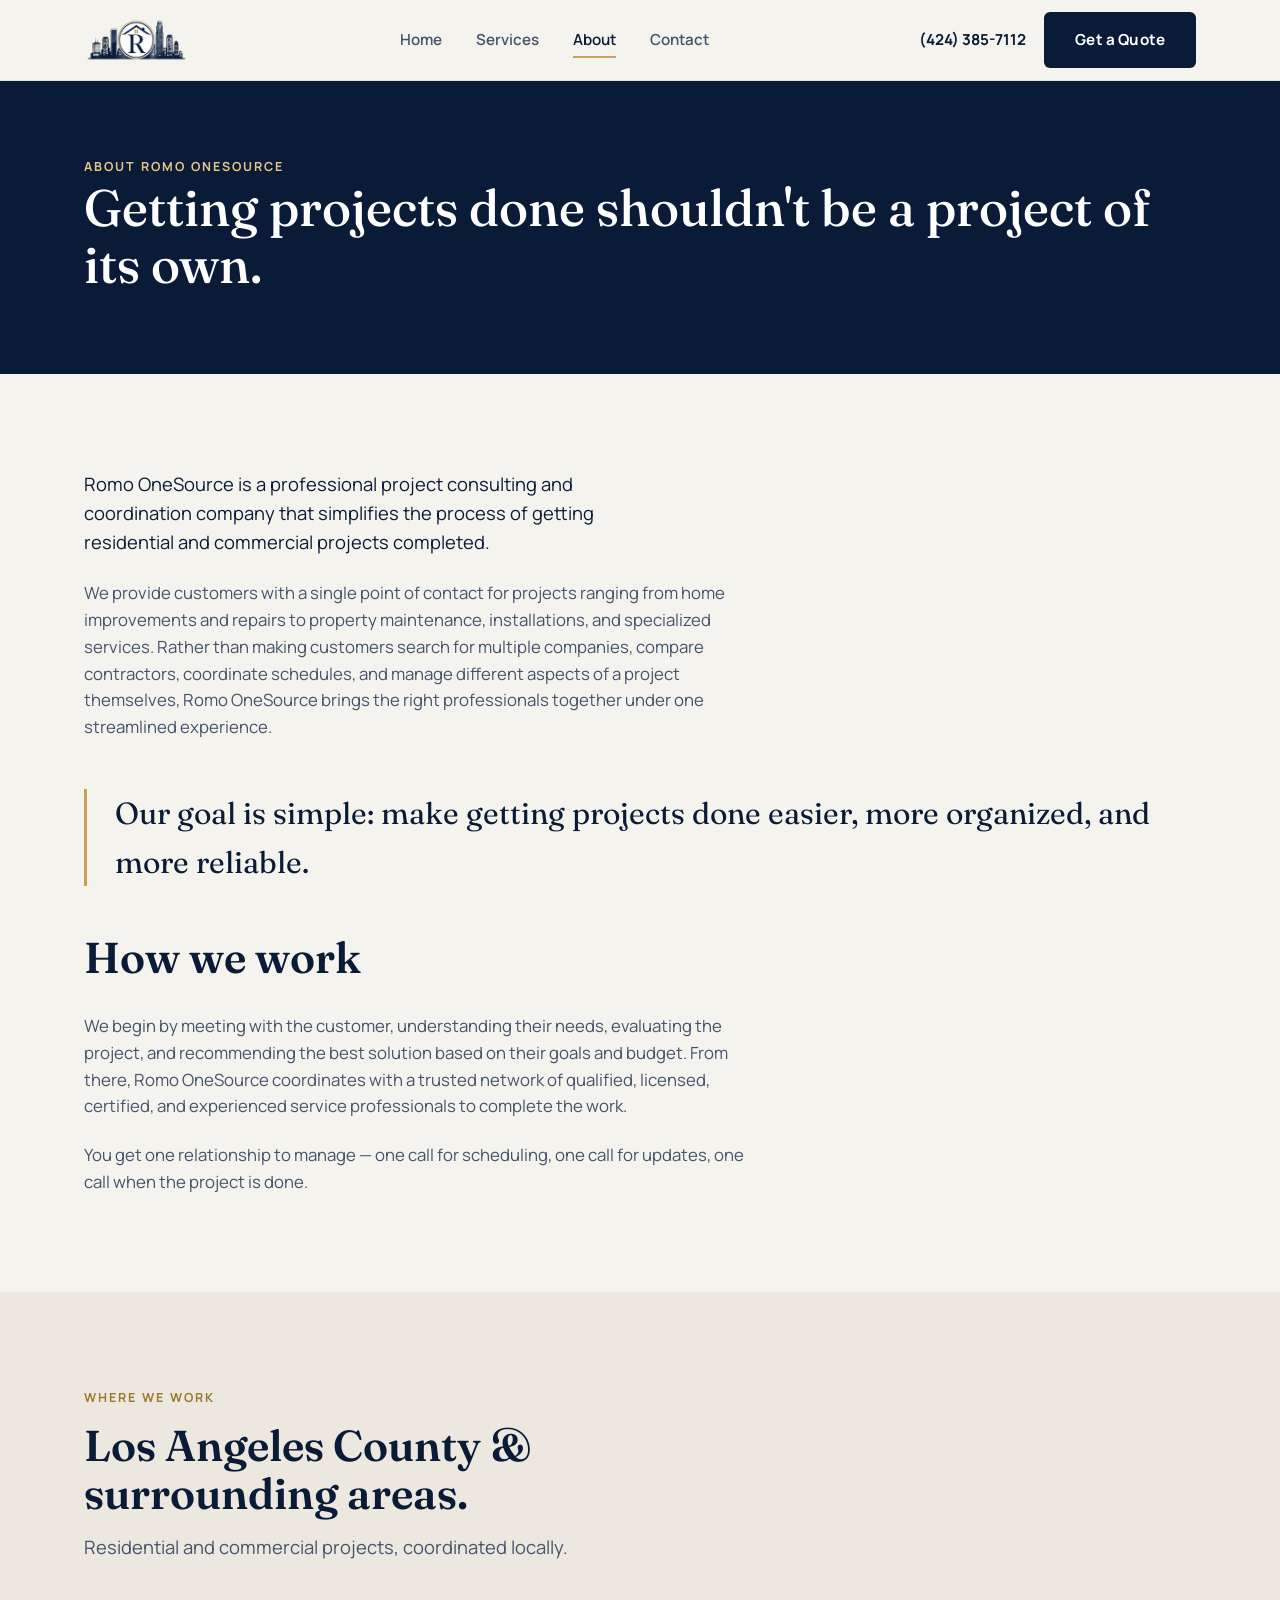
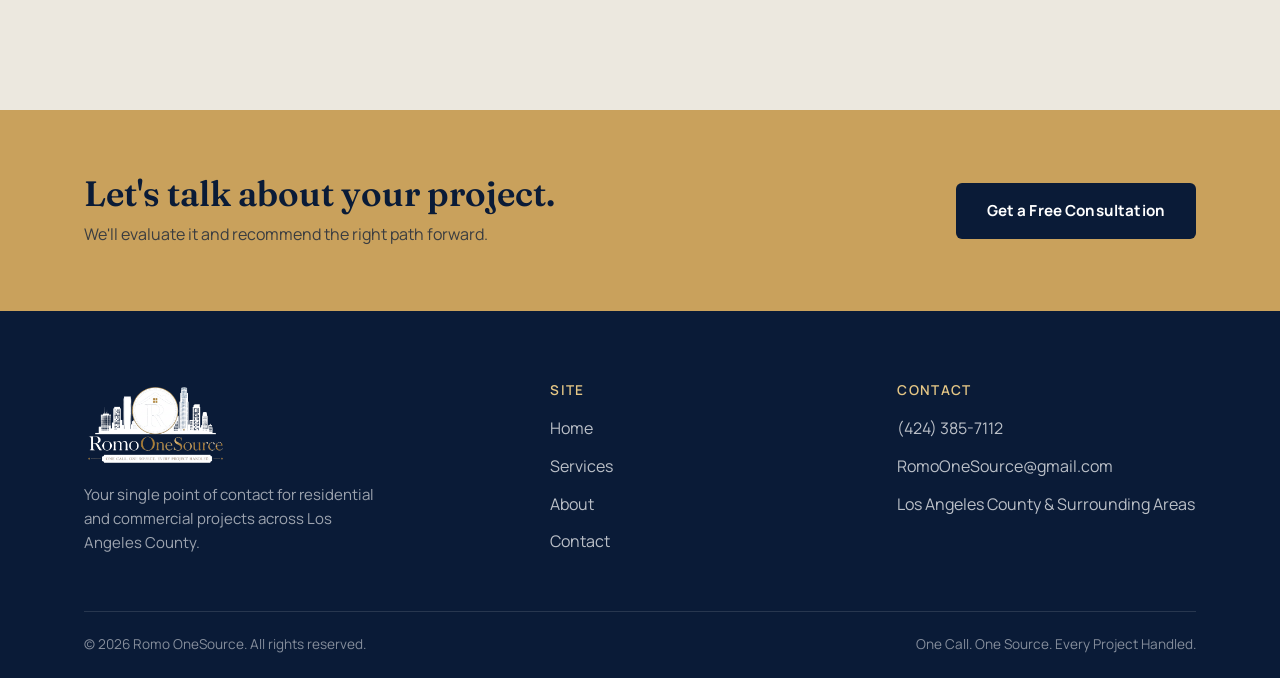
==== about.html @ 8e650e98 "Initial site upload, Initial site upload," ====
<!DOCTYPE html>
<html lang="en">
<head>
<meta charset="UTF-8">
<meta name="viewport" content="width=device-width, initial-scale=1.0">
<title>About | Romo OneSource</title>
<meta name="description" content="Romo OneSource simplifies residential and commercial projects with a single point of contact and a trusted network of licensed professionals.">
<link rel="icon" href="assets/logo.png">
<link rel="preconnect" href="https://fonts.googleapis.com">
<link rel="preconnect" href="https://fonts.gstatic.com" crossorigin>
<link href="https://fonts.googleapis.com/css2?family=Fraunces:opsz,wght@9..144,400;9..144,500;9..144,600&family=Manrope:wght@400;500;600;700;800&display=swap" rel="stylesheet">
<link rel="stylesheet" href="css/style.css">
</head>
<body>

<header class="site-header">
  <div class="container">
    <a href="index.html" class="brand" aria-label="Romo OneSource home">
      <img src="assets/logo-icon.png" alt="Romo OneSource">
    </a>
    <nav>
      <ul class="nav-links" id="navLinks">
        <li><a href="index.html">Home</a></li>
        <li><a href="services.html">Services</a></li>
        <li><a href="about.html" aria-current="page">About</a></li>
        <li><a href="contact.html">Contact</a></li>
      </ul>
    </nav>
    <div class="header-actions">
      <a class="header-phone" href="tel:14243857112">(424) 385-7112</a>
      <a class="btn btn-ink" href="contact.html">Get a Quote</a>
      <button class="nav-toggle" id="navToggle" aria-label="Toggle menu" aria-expanded="false" aria-controls="navLinks">
        <span></span><span></span><span></span>
      </button>
    </div>
  </div>
</header>

<section class="page-hero">
  <div class="container">
    <span class="eyebrow on-dark">About Romo OneSource</span>
    <h1>Getting projects done shouldn't be a project of its own.</h1>
  </div>
</section>

<section class="section">
  <div class="container">
    <div class="about-block">
      <p class="lede" style="font-size: 1.15rem; color: var(--ink);">Romo OneSource is a professional project consulting and coordination company that simplifies the process of getting residential and commercial projects completed.</p>
      <p>We provide customers with a single point of contact for projects ranging from home improvements and repairs to property maintenance, installations, and specialized services. Rather than making customers search for multiple companies, compare contractors, coordinate schedules, and manage different aspects of a project themselves, Romo OneSource brings the right professionals together under one streamlined experience.</p>
    </div>

    <blockquote class="pull-quote">
      Our goal is simple: make getting projects done easier, more organized, and more reliable.
    </blockquote>

    <div class="about-block">
      <h2 style="margin-bottom: 8px;">How we work</h2>
      <p>We begin by meeting with the customer, understanding their needs, evaluating the project, and recommending the best solution based on their goals and budget. From there, Romo OneSource coordinates with a trusted network of qualified, licensed, certified, and experienced service professionals to complete the work.</p>
      <p>You get one relationship to manage — one call for scheduling, one call for updates, one call when the project is done.</p>
    </div>
  </div>
</section>

<section class="section section-alt">
  <div class="container">
    <div class="section-head">
      <span class="eyebrow">Where We Work</span>
      <h2>Los Angeles County &amp; surrounding areas.</h2>
      <p class="lede">Residential and commercial projects, coordinated locally.</p>
    </div>
  </div>
</section>

<section class="cta-band">
  <div class="container cta-band-inner">
    <div>
      <h2>Let's talk about your project.</h2>
      <p>We'll evaluate it and recommend the right path forward.</p>
    </div>
    <a class="btn btn-ink" href="contact.html">Get a Free Consultation</a>
  </div>
</section>

<footer class="site-footer">
  <div class="container">
    <div class="footer-grid">
      <div class="footer-brand">
        <img src="assets/logo-light.png" alt="Romo OneSource">
        <p>Your single point of contact for residential and commercial projects across Los Angeles County.</p>
      </div>
      <div class="footer-col">
        <h3>Site</h3>
        <ul>
          <li><a href="index.html">Home</a></li>
          <li><a href="services.html">Services</a></li>
          <li><a href="about.html">About</a></li>
          <li><a href="contact.html">Contact</a></li>
        </ul>
      </div>
      <div class="footer-col">
        <h3>Contact</h3>
        <ul>
          <li><a href="tel:14243857112">(424) 385-7112</a></li>
          <li><a href="mailto:RomoOneSource@gmail.com">RomoOneSource@gmail.com</a></li>
          <li>Los Angeles County &amp; Surrounding Areas</li>
        </ul>
      </div>
    </div>
    <div class="footer-bottom">
      <span>© <span id="year"></span> Romo OneSource. All rights reserved.</span>
      <span>One Call. One Source. Every Project Handled.</span>
    </div>
  </div>
</footer>

<script src="js/main.js"></script>
</body>
</html>
---- css/style.css ----
/* ==========================================================================
   Romo OneSource — Design Tokens
   ========================================================================== */
:root {
  --ink: #0A1B37;
  --ink-2: #122A4C;
  --ink-soft: #45536B;
  --paper: #F5F3EE;
  --paper-2: #ECE8DF;
  --white: #FFFFFF;
  --brass: #C9A15C;
  --brass-light: #E4C685;
  --brass-deep: #9C7830;

  --font-display: "Fraunces", "Georgia", serif;
  --font-body: "Manrope", -apple-system, BlinkMacSystemFont, "Segoe UI", sans-serif;

  --container: 1160px;
  --radius: 6px;
  --shadow: 0 10px 30px rgba(10, 27, 55, 0.10);
}

* { box-sizing: border-box; }
html { scroll-behavior: smooth; }

@media (prefers-reduced-motion: reduce) {
  html { scroll-behavior: auto; }
  * { animation-duration: 0.01ms !important; animation-iteration-count: 1 !important; transition-duration: 0.01ms !important; }
}

body {
  margin: 0;
  font-family: var(--font-body);
  color: var(--ink);
  background: var(--paper);
  line-height: 1.6;
  -webkit-font-smoothing: antialiased;
}

img { max-width: 100%; display: block; }

a { color: inherit; text-decoration: none; }

:focus-visible {
  outline: 2px solid var(--brass);
  outline-offset: 3px;
}

.container {
  max-width: var(--container);
  margin: 0 auto;
  padding: 0 24px;
}

.eyebrow {
  font-family: var(--font-body);
  font-weight: 700;
  font-size: 12.5px;
  letter-spacing: 0.16em;
  text-transform: uppercase;
  color: var(--brass-deep);
}

.eyebrow.on-dark { color: var(--brass-light); }

h1, h2, h3 {
  font-family: var(--font-display);
  font-weight: 600;
  line-height: 1.12;
  margin: 0;
  color: var(--ink);
}

h1 { font-size: clamp(2.4rem, 5vw, 4rem); font-weight: 500; }
h2 { font-size: clamp(1.9rem, 3.4vw, 2.7rem); }
h3 { font-size: 1.3rem; }

p { margin: 0; }

.lede {
  font-size: 1.15rem;
  color: var(--ink-soft);
  max-width: 54ch;
}

/* ---- Buttons ---- */
.btn {
  display: inline-flex;
  align-items: center;
  justify-content: center;
  gap: 8px;
  padding: 15px 30px;
  border-radius: var(--radius);
  font-family: var(--font-body);
  font-weight: 700;
  font-size: 0.95rem;
  letter-spacing: 0.01em;
  cursor: pointer;
  border: 1px solid transparent;
  transition: transform 0.15s ease, background 0.2s ease, border-color 0.2s ease, color 0.2s ease;
}
.btn:hover { transform: translateY(-1px); }

.btn-brass {
  background: var(--brass);
  color: var(--ink);
}
.btn-brass:hover { background: var(--brass-light); }

.btn-outline-dark {
  background: transparent;
  color: var(--white);
  border-color: rgba(255,255,255,0.4);
}
.btn-outline-dark:hover { border-color: var(--brass-light); color: var(--brass-light); }

.btn-outline-light {
  background: transparent;
  color: var(--ink);
  border-color: rgba(10,27,55,0.25);
}
.btn-outline-light:hover { border-color: var(--ink); }

.btn-ink {
  background: var(--ink);
  color: var(--white);
}
.btn-ink:hover { background: var(--ink-2); }

/* ==========================================================================
   Header
   ========================================================================== */
.site-header {
  position: sticky;
  top: 0;
  z-index: 100;
  background: rgba(245, 243, 238, 0.92);
  backdrop-filter: blur(10px);
  border-bottom: 1px solid rgba(10,27,55,0.08);
}

.site-header .container {
  display: flex;
  align-items: center;
  justify-content: space-between;
  padding-top: 12px;
  padding-bottom: 12px;
}

.brand {
  display: flex;
  align-items: center;
  gap: 12px;
}
.brand img { height: 46px; width: auto; }

.nav-links {
  display: flex;
  align-items: center;
  gap: 34px;
  list-style: none;
  margin: 0;
  padding: 0;
}

.nav-links a {
  font-weight: 600;
  font-size: 0.95rem;
  color: var(--ink-soft);
  position: relative;
  padding: 4px 0;
}
.nav-links a:hover,
.nav-links a[aria-current="page"] { color: var(--ink); }
.nav-links a[aria-current="page"]::after {
  content: "";
  position: absolute;
  left: 0; right: 0; bottom: -4px;
  height: 2px;
  background: var(--brass);
}

.header-actions { display: flex; align-items: center; gap: 18px; }
.header-phone { font-weight: 700; font-size: 0.95rem; white-space: nowrap; }

.nav-toggle {
  display: none;
  background: none;
  border: none;
  cursor: pointer;
  padding: 6px;
}
.nav-toggle span {
  display: block;
  width: 24px;
  height: 2px;
  background: var(--ink);
  margin: 5px 0;
  transition: transform 0.2s ease, opacity 0.2s ease;
}

@media (max-width: 860px) {
  .nav-links { position: fixed; inset: 68px 0 0 0; background: var(--paper); flex-direction: column; justify-content: flex-start; padding: 36px 24px; gap: 26px; transform: translateY(-8px); opacity: 0; pointer-events: none; transition: opacity 0.2s ease, transform 0.2s ease; }
  .nav-links.open { opacity: 1; transform: translateY(0); pointer-events: auto; }
  .nav-links a { font-size: 1.2rem; }
  .header-phone { display: none; }
  .nav-toggle { display: block; }
}

/* ==========================================================================
   Skyline signature graphic
   ========================================================================== */
.skyline-divider {
  display: block;
  width: 100%;
  height: auto;
}

/* ==========================================================================
   Hero
   ========================================================================== */
.hero {
  background: var(--ink);
  background-image: radial-gradient(ellipse at 20% -10%, rgba(201,161,92,0.14), transparent 55%);
  color: var(--white);
  position: relative;
  overflow: hidden;
}

.hero-inner {
  padding: 96px 0 0;
  display: grid;
  gap: 22px;
  max-width: 720px;
}

.hero h1 { color: var(--white); }

.hero .lede { color: rgba(255,255,255,0.78); font-size: 1.2rem; }

.hero-actions {
  display: flex;
  gap: 16px;
  flex-wrap: wrap;
  margin-top: 8px;
}

.hero-skyline {
  margin-top: 64px;
  color: var(--ink-2);
}
.hero-skyline .building { fill: var(--ink-2); }
.hero-skyline .building-accent { fill: var(--brass); }
.hero-skyline .window { fill: var(--brass-light); opacity: 0.55; }

/* ==========================================================================
   Section scaffolding
   ========================================================================== */
.section { padding: 96px 0; }
.section-tight { padding: 72px 0; }
.section-head { max-width: 620px; margin-bottom: 52px; display: grid; gap: 14px; }
.section-head.center { margin-left: auto; margin-right: auto; text-align: center; }

.section-alt { background: var(--paper-2); }
.section-dark { background: var(--ink); color: var(--white); }
.section-dark h2, .section-dark h3 { color: var(--white); }
.section-dark .lede { color: rgba(255,255,255,0.75); }

/* ==========================================================================
   Process (How it works)
   ========================================================================== */
.process {
  display: grid;
  grid-template-columns: repeat(3, 1fr);
  gap: 40px;
  position: relative;
}

.process-step { position: relative; padding-top: 8px; }
.process-tag {
  font-family: var(--font-display);
  font-size: 1rem;
  color: var(--brass-deep);
  letter-spacing: 0.04em;
  margin-bottom: 18px;
  display: block;
}
.process-step h3 { margin-bottom: 10px; }
.process-step p { color: var(--ink-soft); }

@media (max-width: 780px) {
  .process { grid-template-columns: 1fr; gap: 44px; }
}

/* ==========================================================================
   Services grid
   ========================================================================== */
.services-grid {
  display: grid;
  grid-template-columns: repeat(2, 1fr);
  gap: 24px;
}

.service-card {
  background: var(--white);
  border: 1px solid rgba(10,27,55,0.08);
  border-radius: var(--radius);
  padding: 34px;
  transition: box-shadow 0.2s ease, transform 0.2s ease;
}
.service-card:hover { box-shadow: var(--shadow); transform: translateY(-2px); }

.service-icon {
  width: 40px;
  height: 40px;
  margin-bottom: 22px;
  color: var(--brass-deep);
  stroke-width: 1.6;
}

.service-card h3 { margin-bottom: 10px; }
.service-card p { color: var(--ink-soft); font-size: 0.98rem; }
.service-card ul { margin: 16px 0 0; padding-left: 18px; color: var(--ink-soft); font-size: 0.94rem; display: grid; gap: 6px; }

@media (max-width: 780px) {
  .services-grid { grid-template-columns: 1fr; }
}

/* ==========================================================================
   Split / value props
   ========================================================================== */
.split {
  display: grid;
  grid-template-columns: 1fr 1fr;
  gap: 64px;
  align-items: start;
}

.value-list { list-style: none; margin: 0; padding: 0; display: grid; gap: 26px; }
.value-list li { display: grid; grid-template-columns: 22px 1fr; gap: 16px; }
.value-list .mark { color: var(--brass); font-family: var(--font-display); font-size: 1.3rem; line-height: 1.4; }
.value-list h3 { font-size: 1.08rem; margin-bottom: 4px; }
.value-list p { color: var(--ink-soft); font-size: 0.96rem; }

@media (max-width: 860px) {
  .split { grid-template-columns: 1fr; gap: 40px; }
}

/* ==========================================================================
   CTA band
   ========================================================================== */
.cta-band {
  background: var(--brass);
  color: var(--ink);
  padding: 64px 0;
}
.cta-band-inner {
  display: flex;
  align-items: center;
  justify-content: space-between;
  gap: 24px;
  flex-wrap: wrap;
}
.cta-band h2 { color: var(--ink); font-size: clamp(1.6rem, 3vw, 2.2rem); }
.cta-band p { color: rgba(10,27,55,0.75); margin-top: 8px; }

/* ==========================================================================
   Footer
   ========================================================================== */
.site-footer {
  background: var(--ink);
  color: rgba(255,255,255,0.72);
  padding: 72px 0 0;
  position: relative;
  overflow: hidden;
}

.footer-grid {
  display: grid;
  grid-template-columns: 1.4fr 1fr 1fr;
  gap: 48px;
  padding-bottom: 56px;
}

.footer-brand img { height: 84px; width: auto; margin-bottom: 16px; }
.footer-brand p { max-width: 34ch; color: rgba(255,255,255,0.6); font-size: 0.94rem; }

.footer-col h3 {
  font-family: var(--font-body);
  font-size: 0.85rem;
  letter-spacing: 0.1em;
  text-transform: uppercase;
  color: var(--brass-light);
  margin-bottom: 18px;
}
.footer-col ul { list-style: none; margin: 0; padding: 0; display: grid; gap: 12px; }
.footer-col a:hover { color: var(--white); }

.footer-bottom {
  border-top: 1px solid rgba(255,255,255,0.12);
  padding: 22px 0;
  display: flex;
  justify-content: space-between;
  flex-wrap: wrap;
  gap: 10px;
  font-size: 0.85rem;
  color: rgba(255,255,255,0.5);
}

.footer-skyline { opacity: 0.35; margin-top: 8px; }

@media (max-width: 780px) {
  .footer-grid { grid-template-columns: 1fr; gap: 36px; }
}

/* ==========================================================================
   Page hero (interior pages)
   ========================================================================== */
.page-hero {
  background: var(--ink);
  color: var(--white);
  padding: 72px 0 80px;
}
.page-hero h1 { color: var(--white); font-size: clamp(2.1rem, 4vw, 3.2rem); }
.page-hero .lede { color: rgba(255,255,255,0.75); margin-top: 16px; }

/* ==========================================================================
   Contact page
   ========================================================================== */
.contact-layout {
  display: grid;
  grid-template-columns: 1fr 1fr;
  gap: 56px;
  align-items: start;
}

.contact-info { display: grid; gap: 32px; }
.contact-info-item { display: grid; gap: 4px; }
.contact-info-item .label {
  font-size: 0.8rem;
  letter-spacing: 0.1em;
  text-transform: uppercase;
  color: var(--brass-deep);
  font-weight: 700;
}
.contact-info-item .value { font-size: 1.15rem; font-weight: 600; }
.contact-info-item .value a:hover { color: var(--brass-deep); }

form.contact-form { display: grid; gap: 18px; background: var(--white); padding: 36px; border-radius: var(--radius); border: 1px solid rgba(10,27,55,0.08); }
.form-row { display: grid; grid-template-columns: 1fr 1fr; gap: 18px; }
.field { display: grid; gap: 6px; }
.field label { font-size: 0.85rem; font-weight: 700; color: var(--ink); }
.field input, .field select, .field textarea {
  font-family: var(--font-body);
  font-size: 0.96rem;
  padding: 12px 14px;
  border: 1px solid rgba(10,27,55,0.18);
  border-radius: 4px;
  background: var(--paper);
  color: var(--ink);
}
.field input:focus, .field select:focus, .field textarea:focus {
  outline: none;
  border-color: var(--brass-deep);
  background: var(--white);
}
.field textarea { resize: vertical; min-height: 120px; }
.form-note { font-size: 0.82rem; color: var(--ink-soft); }

@media (max-width: 860px) {
  .contact-layout { grid-template-columns: 1fr; }
  .form-row { grid-template-columns: 1fr; }
}

/* ==========================================================================
   About page
   ========================================================================== */
.about-block { display: grid; gap: 22px; max-width: 68ch; }
.about-block p { color: var(--ink-soft); font-size: 1.05rem; }
.about-block + .about-block { margin-top: 36px; }

.pull-quote {
  font-family: var(--font-display);
  font-size: clamp(1.4rem, 2.4vw, 1.9rem);
  color: var(--ink);
  border-left: 3px solid var(--brass);
  padding-left: 28px;
  margin: 48px 0;
  max-width: 60ch;
}

/* Utility */
.mt-0 { margin-top: 0; }
.stack { display: grid; gap: 18px; }
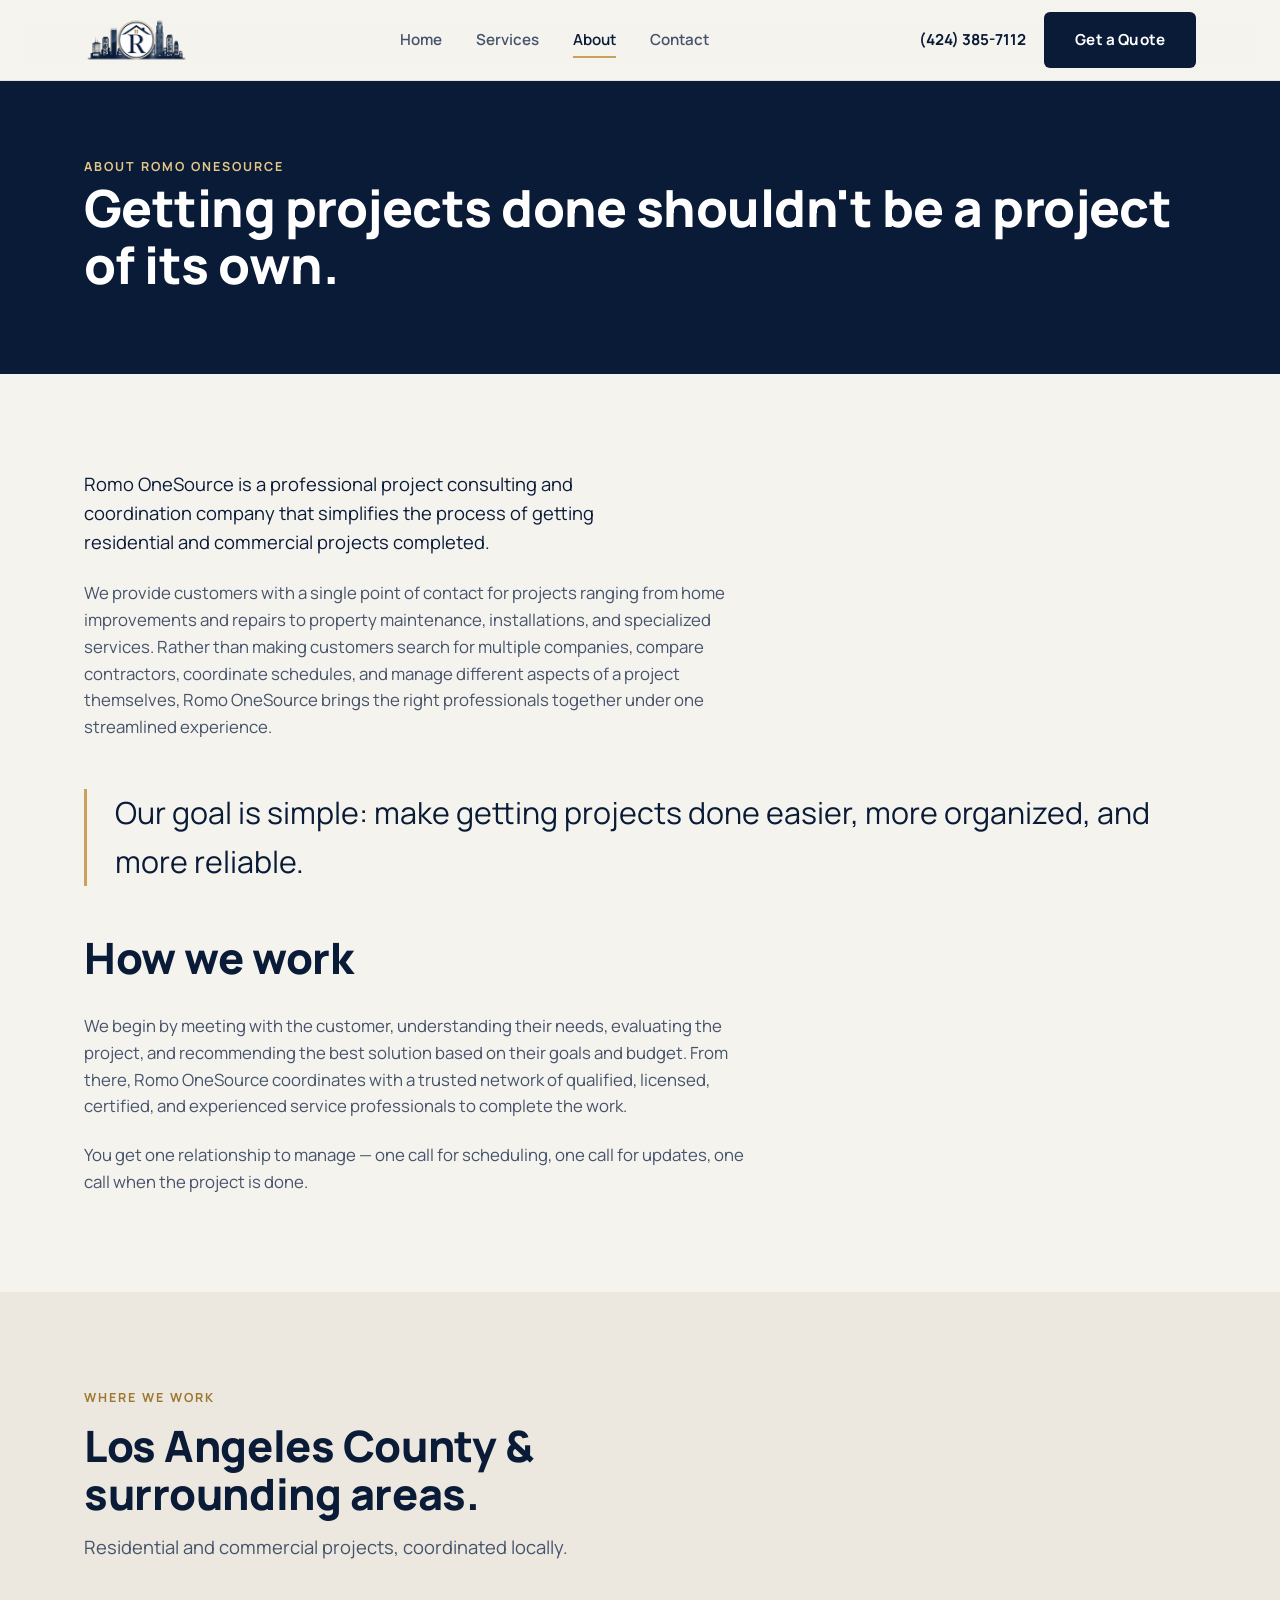
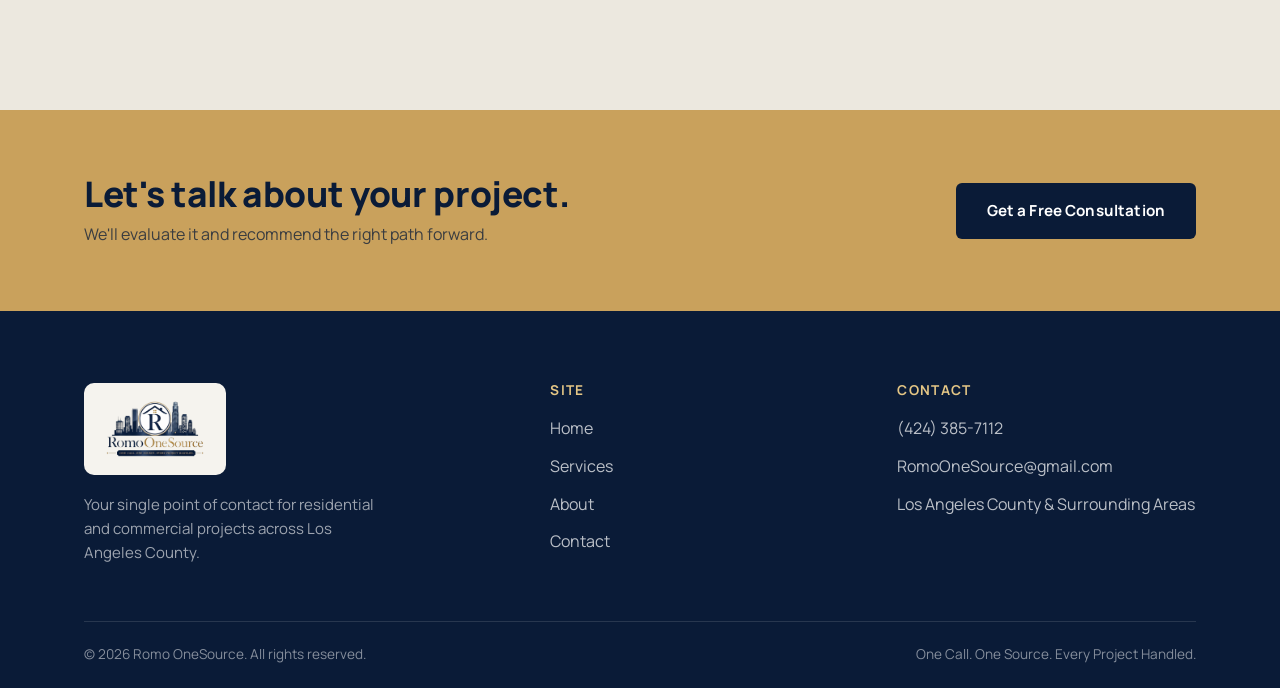
==== commit 1598cc16: "Update about.html FONT" ====
--- a/about.html
+++ b/about.html
@@ -8,7 +8,7 @@
 <link rel="icon" href="assets/logo.png">
 <link rel="preconnect" href="https://fonts.googleapis.com">
 <link rel="preconnect" href="https://fonts.gstatic.com" crossorigin>
-<link href="https://fonts.googleapis.com/css2?family=Fraunces:opsz,wght@9..144,400;9..144,500;9..144,600&family=Manrope:wght@400;500;600;700;800&display=swap" rel="stylesheet">
+<link href="https://fonts.googleapis.com/css2?family=Manrope:wght@400;500;600;700;800&display=swap" rel="stylesheet">
 <link rel="stylesheet" href="css/style.css">
 </head>
 <body>
@@ -86,7 +86,9 @@
   <div class="container">
     <div class="footer-grid">
       <div class="footer-brand">
-        <img src="assets/logo-light.png" alt="Romo OneSource">
+        <div class="footer-logo-plate">
+          <img src="assets/logo.png" alt="Romo OneSource">
+        </div>
         <p>Your single point of contact for residential and commercial projects across Los Angeles County.</p>
       </div>
       <div class="footer-col">
--- a/css/style.css
+++ b/css/style.css
@@ -12,7 +12,7 @@
   --brass-light: #E4C685;
   --brass-deep: #9C7830;
 
-  --font-display: "Fraunces", "Georgia", serif;
+  --font-display: "Manrope", -apple-system, BlinkMacSystemFont, "Segoe UI", sans-serif;
   --font-body: "Manrope", -apple-system, BlinkMacSystemFont, "Segoe UI", sans-serif;
 
   --container: 1160px;
@@ -71,9 +71,9 @@
   color: var(--ink);
 }
 
-h1 { font-size: clamp(2.4rem, 5vw, 4rem); font-weight: 500; }
-h2 { font-size: clamp(1.9rem, 3.4vw, 2.7rem); }
-h3 { font-size: 1.3rem; }
+h1 { font-size: clamp(2.4rem, 5vw, 4rem); font-weight: 800; letter-spacing: -0.01em; }
+h2 { font-size: clamp(1.9rem, 3.4vw, 2.7rem); font-weight: 800; letter-spacing: -0.01em; }
+h3 { font-size: 1.3rem; font-weight: 700; }
 
 p { margin: 0; }
 
@@ -382,7 +382,14 @@
   padding-bottom: 56px;
 }
 
-.footer-brand img { height: 84px; width: auto; margin-bottom: 16px; }
+.footer-brand img { height: 60px; width: auto; display: block; }
+.footer-logo-plate {
+  display: inline-flex;
+  background: var(--paper);
+  padding: 16px 20px;
+  border-radius: 10px;
+  margin-bottom: 18px;
+}
 .footer-brand p { max-width: 34ch; color: rgba(255,255,255,0.6); font-size: 0.94rem; }
 
 .footer-col h3 {
@@ -467,6 +474,22 @@
 .field textarea { resize: vertical; min-height: 120px; }
 .form-note { font-size: 0.82rem; color: var(--ink-soft); }
 
+.form-status {
+  font-size: 0.92rem;
+  font-weight: 600;
+  padding: 12px 14px;
+  border-radius: 4px;
+}
+.form-status-success {
+  background: rgba(120, 160, 110, 0.15);
+  color: #3E6B34;
+}
+.form-status-error {
+  background: rgba(190, 70, 60, 0.1);
+  color: #A03A2E;
+}
+.form-status-error a { text-decoration: underline; }
+
 @media (max-width: 860px) {
   .contact-layout { grid-template-columns: 1fr; }
   .form-row { grid-template-columns: 1fr; }
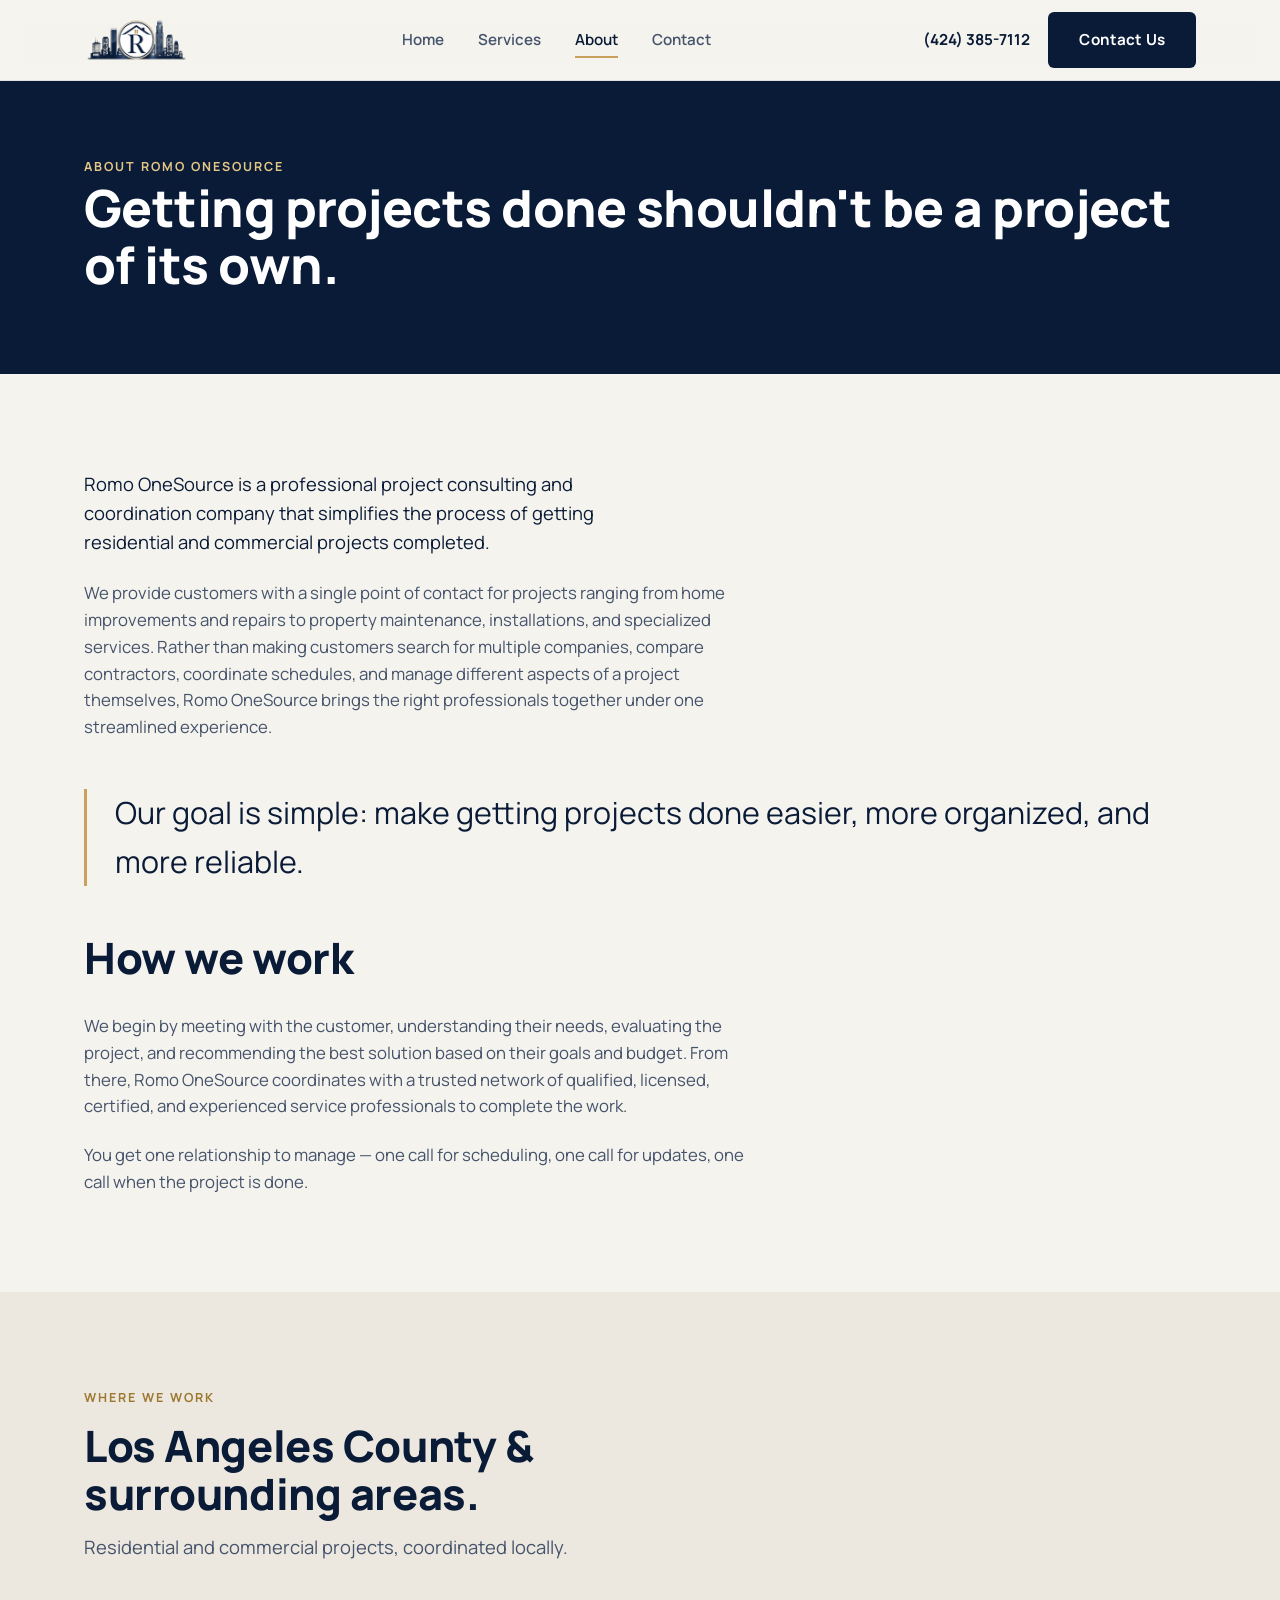
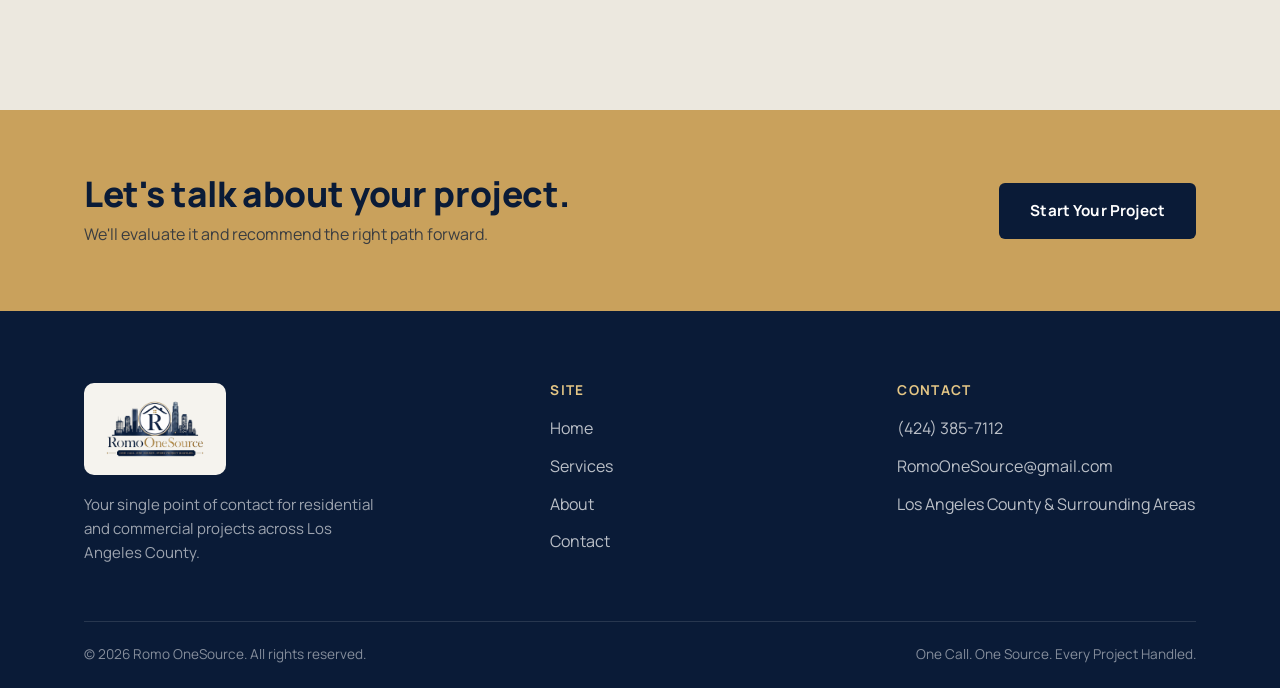
==== commit ebb21438: "Update about.html GET A QUOTE UPDATE" ====
--- a/about.html
+++ b/about.html
@@ -28,7 +28,7 @@
     </nav>
     <div class="header-actions">
       <a class="header-phone" href="tel:14243857112">(424) 385-7112</a>
-      <a class="btn btn-ink" href="contact.html">Get a Quote</a>
+      <a class="btn btn-ink" href="contact.html">Contact Us</a>
       <button class="nav-toggle" id="navToggle" aria-label="Toggle menu" aria-expanded="false" aria-controls="navLinks">
         <span></span><span></span><span></span>
       </button>
@@ -78,7 +78,7 @@
       <h2>Let's talk about your project.</h2>
       <p>We'll evaluate it and recommend the right path forward.</p>
     </div>
-    <a class="btn btn-ink" href="contact.html">Get a Free Consultation</a>
+    <a class="btn btn-ink" href="contact.html">Start Your Project</a>
   </div>
 </section>
 
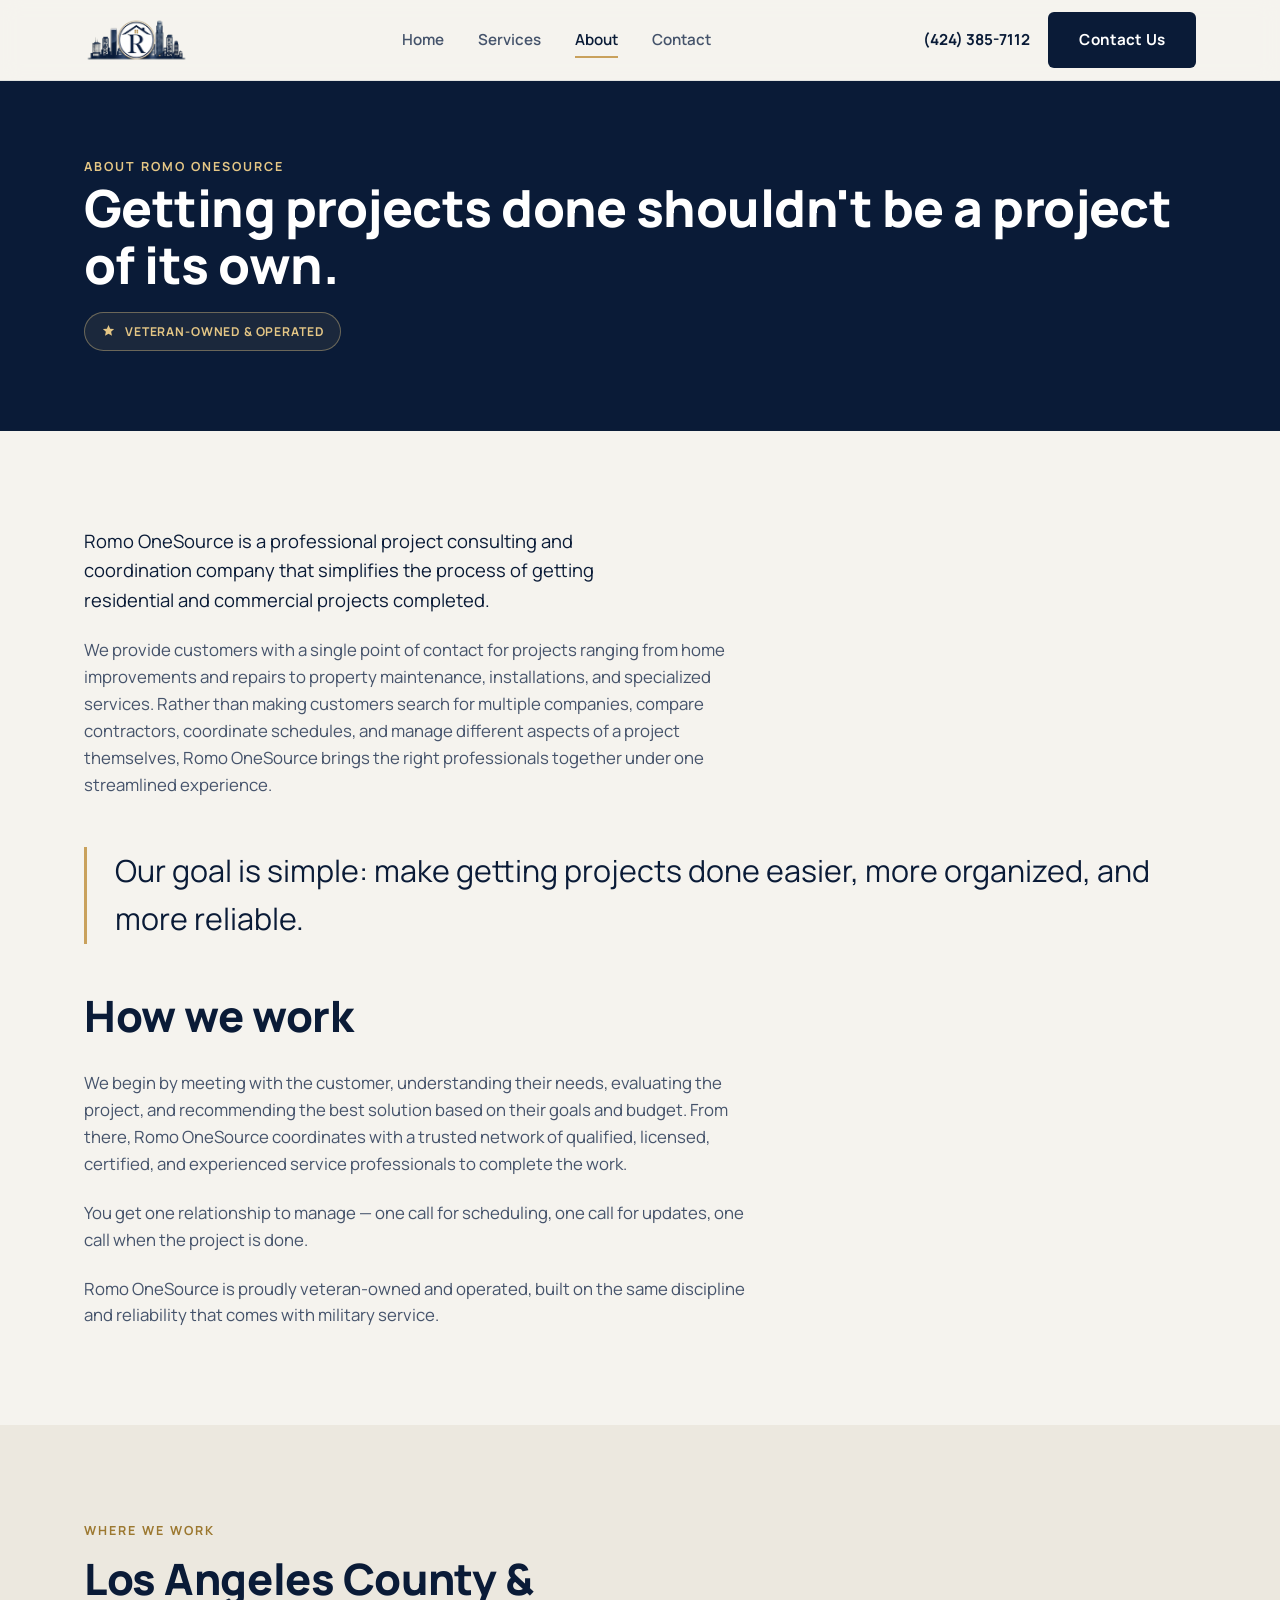
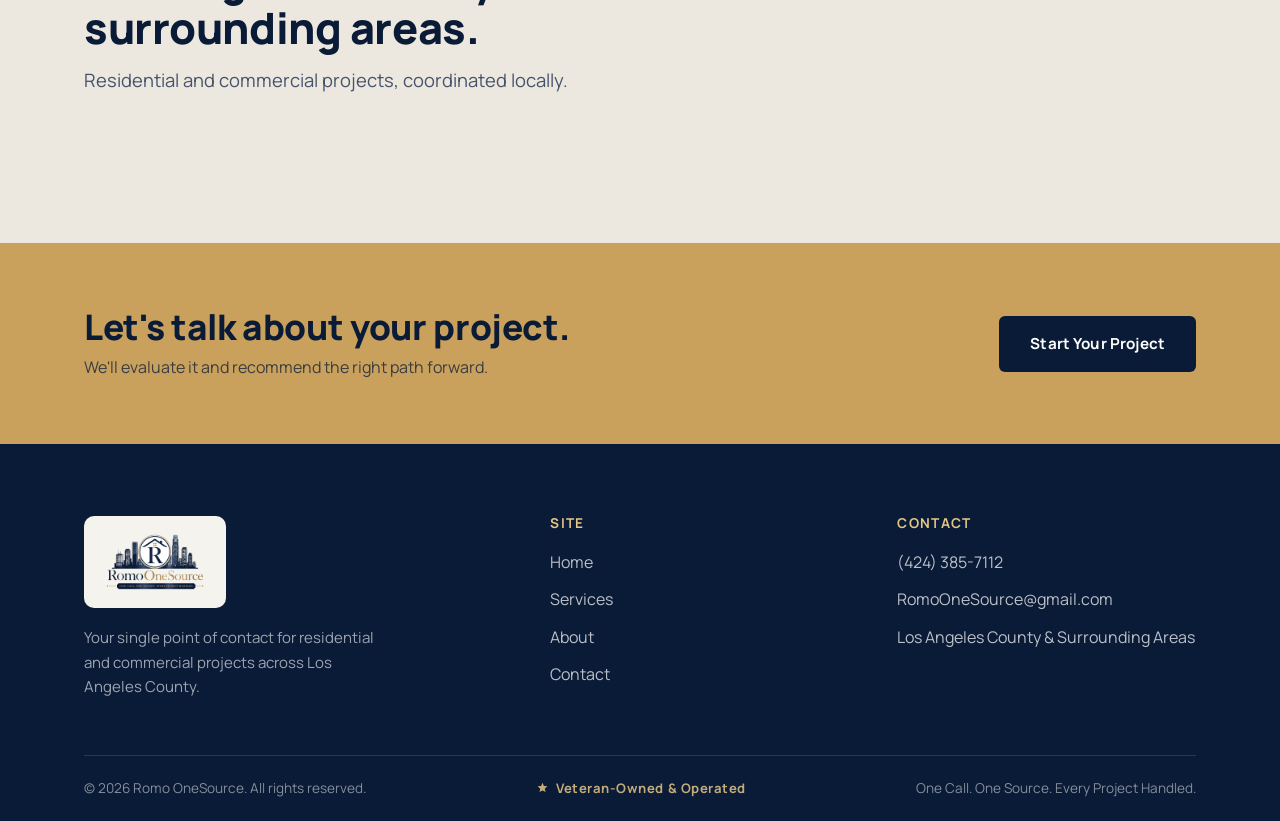
==== commit c9bb2844: "Update about.html VET" ====
--- a/about.html
+++ b/about.html
@@ -40,6 +40,10 @@
   <div class="container">
     <span class="eyebrow on-dark">About Romo OneSource</span>
     <h1>Getting projects done shouldn't be a project of its own.</h1>
+    <span class="badge-veteran on-dark" style="margin-top: 18px;">
+      <svg viewBox="0 0 24 24" fill="currentColor" xmlns="http://www.w3.org/2000/svg"><path d="M12 1.5l2.6 5.9 6.4.6-4.8 4.3 1.4 6.3L12 15.6l-5.6 3 1.4-6.3-4.8-4.3 6.4-.6L12 1.5z"/></svg>
+      Veteran-Owned &amp; Operated
+    </span>
   </div>
 </section>
 
@@ -58,6 +62,7 @@
       <h2 style="margin-bottom: 8px;">How we work</h2>
       <p>We begin by meeting with the customer, understanding their needs, evaluating the project, and recommending the best solution based on their goals and budget. From there, Romo OneSource coordinates with a trusted network of qualified, licensed, certified, and experienced service professionals to complete the work.</p>
       <p>You get one relationship to manage — one call for scheduling, one call for updates, one call when the project is done.</p>
+      <p>Romo OneSource is proudly veteran-owned and operated, built on the same discipline and reliability that comes with military service.</p>
     </div>
   </div>
 </section>
@@ -111,6 +116,10 @@
     </div>
     <div class="footer-bottom">
       <span>© <span id="year"></span> Romo OneSource. All rights reserved.</span>
+      <span class="footer-bottom-badge">
+        <svg viewBox="0 0 24 24" fill="currentColor" xmlns="http://www.w3.org/2000/svg"><path d="M12 1.5l2.6 5.9 6.4.6-4.8 4.3 1.4 6.3L12 15.6l-5.6 3 1.4-6.3-4.8-4.3 6.4-.6L12 1.5z"/></svg>
+        Veteran-Owned &amp; Operated
+      </span>
       <span>One Call. One Source. Every Project Handled.</span>
     </div>
   </div>
--- a/css/style.css
+++ b/css/style.css
@@ -512,6 +512,42 @@
   max-width: 60ch;
 }
 
+.badge-veteran {
+  display: inline-flex;
+  align-items: center;
+  gap: 9px;
+  padding: 9px 16px;
+  border-radius: 999px;
+  font-size: 0.76rem;
+  font-weight: 700;
+  letter-spacing: 0.07em;
+  text-transform: uppercase;
+  width: fit-content;
+}
+.badge-veteran svg { width: 15px; height: 15px; flex-shrink: 0; }
+
+.badge-veteran.on-dark {
+  border: 1px solid rgba(228, 198, 133, 0.4);
+  color: var(--brass-light);
+  background: rgba(228, 198, 133, 0.08);
+}
+.badge-veteran.on-light {
+  border: 1px solid rgba(156, 120, 48, 0.35);
+  color: var(--brass-deep);
+  background: rgba(201, 161, 92, 0.08);
+}
+
+.footer-bottom-badge {
+  display: inline-flex;
+  align-items: center;
+  gap: 7px;
+  color: rgba(228, 198, 133, 0.85);
+  font-weight: 700;
+  letter-spacing: 0.04em;
+  font-size: 0.82rem;
+}
+.footer-bottom-badge svg { width: 13px; height: 13px; }
+
 /* Utility */
 .mt-0 { margin-top: 0; }
 .stack { display: grid; gap: 18px; }
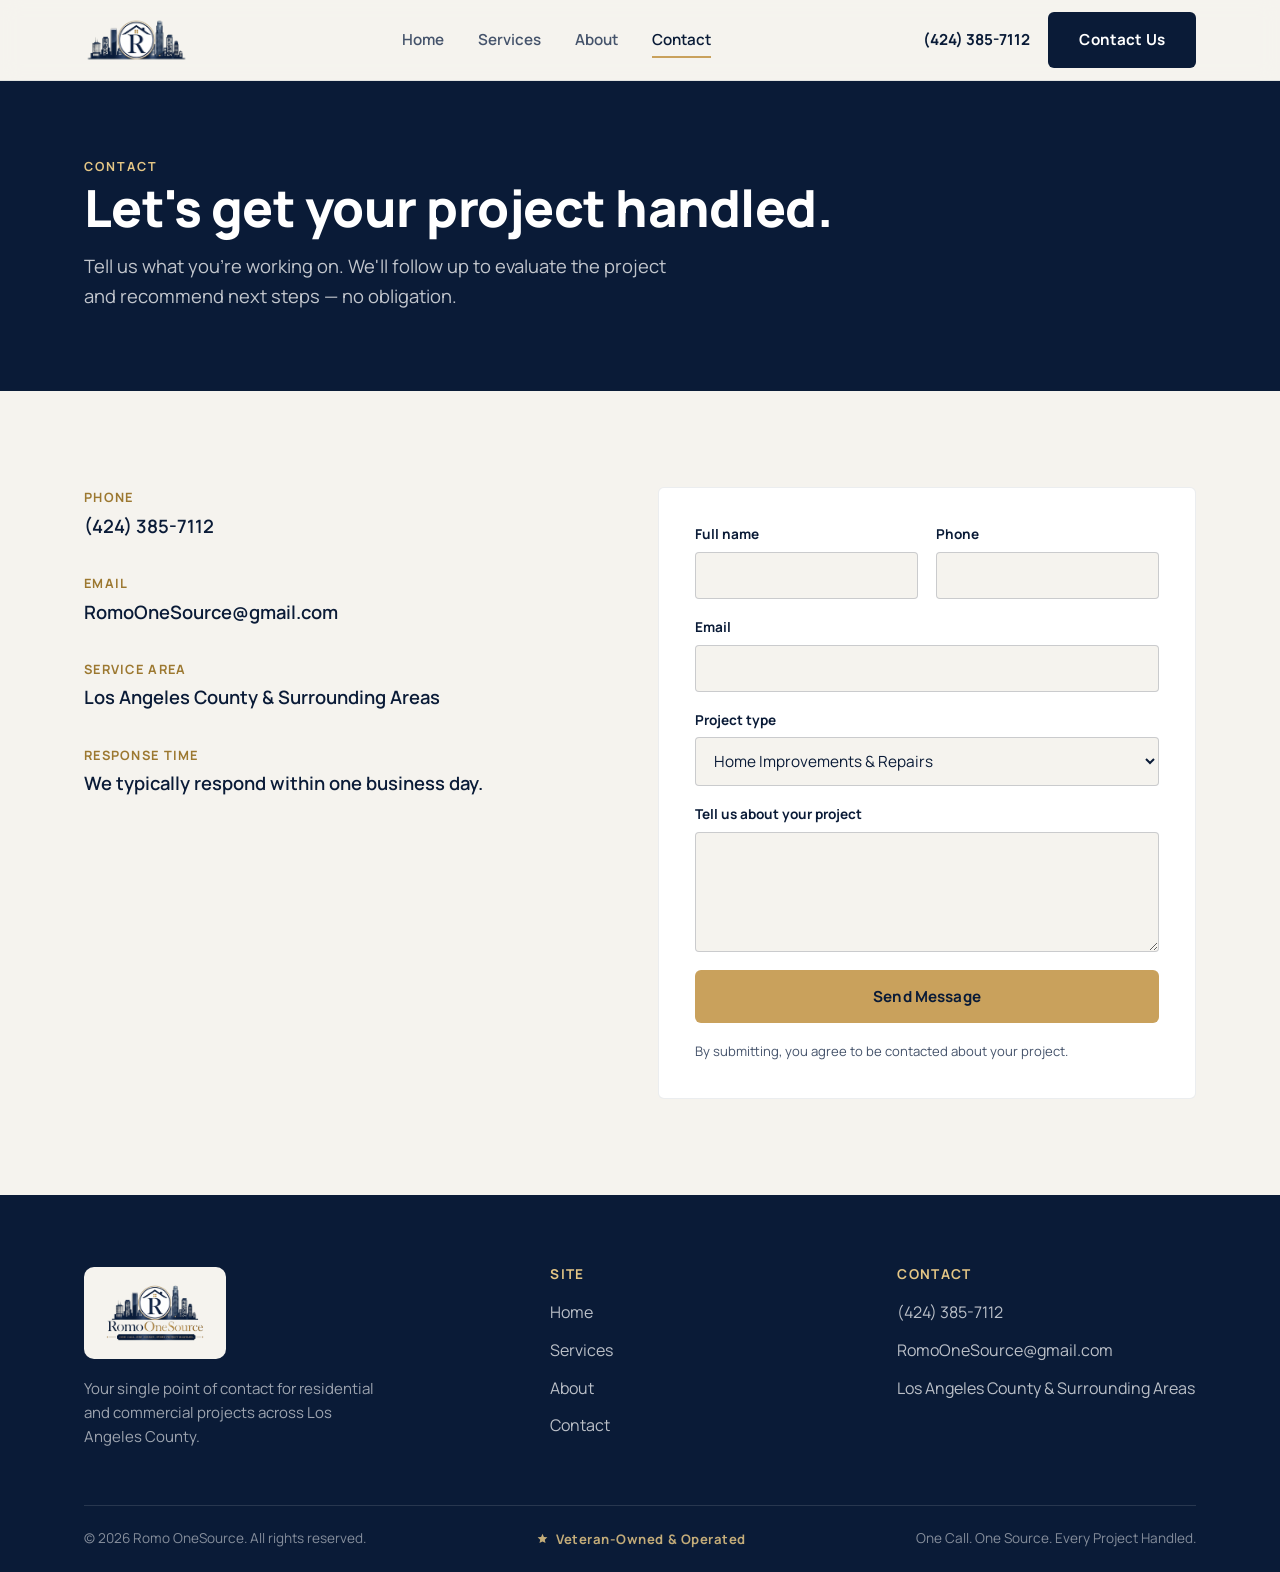
==== commit d109bd0e: "Update about.html REVERT" ====
--- a/about.html
+++ b/about.html
@@ -3,8 +3,8 @@
 <head>
 <meta charset="UTF-8">
 <meta name="viewport" content="width=device-width, initial-scale=1.0">
-<title>About | Romo OneSource</title>
-<meta name="description" content="Romo OneSource simplifies residential and commercial projects with a single point of contact and a trusted network of licensed professionals.">
+<title>Contact | Romo OneSource</title>
+<meta name="description" content="Reach out to Romo OneSource. Call, email, or send a message and we'll get back to you to evaluate your project.">
 <link rel="icon" href="assets/logo.png">
 <link rel="preconnect" href="https://fonts.googleapis.com">
 <link rel="preconnect" href="https://fonts.gstatic.com" crossorigin>
@@ -22,8 +22,8 @@
       <ul class="nav-links" id="navLinks">
         <li><a href="index.html">Home</a></li>
         <li><a href="services.html">Services</a></li>
-        <li><a href="about.html" aria-current="page">About</a></li>
-        <li><a href="contact.html">Contact</a></li>
+        <li><a href="about.html">About</a></li>
+        <li><a href="contact.html" aria-current="page">Contact</a></li>
       </ul>
     </nav>
     <div class="header-actions">
@@ -38,52 +38,73 @@
 
 <section class="page-hero">
   <div class="container">
-    <span class="eyebrow on-dark">About Romo OneSource</span>
-    <h1>Getting projects done shouldn't be a project of its own.</h1>
-    <span class="badge-veteran on-dark" style="margin-top: 18px;">
-      <svg viewBox="0 0 24 24" fill="currentColor" xmlns="http://www.w3.org/2000/svg"><path d="M12 1.5l2.6 5.9 6.4.6-4.8 4.3 1.4 6.3L12 15.6l-5.6 3 1.4-6.3-4.8-4.3 6.4-.6L12 1.5z"/></svg>
-      Veteran-Owned &amp; Operated
-    </span>
+    <span class="eyebrow on-dark">Contact</span>
+    <h1>Let's get your project handled.</h1>
+    <p class="lede">Tell us what you're working on. We'll follow up to evaluate the project and recommend next steps — no obligation.</p>
   </div>
 </section>
 
 <section class="section">
-  <div class="container">
-    <div class="about-block">
-      <p class="lede" style="font-size: 1.15rem; color: var(--ink);">Romo OneSource is a professional project consulting and coordination company that simplifies the process of getting residential and commercial projects completed.</p>
-      <p>We provide customers with a single point of contact for projects ranging from home improvements and repairs to property maintenance, installations, and specialized services. Rather than making customers search for multiple companies, compare contractors, coordinate schedules, and manage different aspects of a project themselves, Romo OneSource brings the right professionals together under one streamlined experience.</p>
+  <div class="container contact-layout">
+    <div class="contact-info">
+      <div class="contact-info-item">
+        <span class="label">Phone</span>
+        <span class="value"><a href="tel:14243857112">(424) 385-7112</a></span>
+      </div>
+      <div class="contact-info-item">
+        <span class="label">Email</span>
+        <span class="value"><a href="mailto:RomoOneSource@gmail.com">RomoOneSource@gmail.com</a></span>
+      </div>
+      <div class="contact-info-item">
+        <span class="label">Service Area</span>
+        <span class="value">Los Angeles County &amp; Surrounding Areas</span>
+      </div>
+      <div class="contact-info-item">
+        <span class="label">Response Time</span>
+        <span class="value">We typically respond within one business day.</span>
+      </div>
     </div>
 
-    <blockquote class="pull-quote">
-      Our goal is simple: make getting projects done easier, more organized, and more reliable.
-    </blockquote>
-
-    <div class="about-block">
-      <h2 style="margin-bottom: 8px;">How we work</h2>
-      <p>We begin by meeting with the customer, understanding their needs, evaluating the project, and recommending the best solution based on their goals and budget. From there, Romo OneSource coordinates with a trusted network of qualified, licensed, certified, and experienced service professionals to complete the work.</p>
-      <p>You get one relationship to manage — one call for scheduling, one call for updates, one call when the project is done.</p>
-      <p>Romo OneSource is proudly veteran-owned and operated, built on the same discipline and reliability that comes with military service.</p>
-    </div>
-  </div>
-</section>
-
-<section class="section section-alt">
-  <div class="container">
-    <div class="section-head">
-      <span class="eyebrow">Where We Work</span>
-      <h2>Los Angeles County &amp; surrounding areas.</h2>
-      <p class="lede">Residential and commercial projects, coordinated locally.</p>
-    </div>
-  </div>
-</section>
-
-<section class="cta-band">
-  <div class="container cta-band-inner">
-    <div>
-      <h2>Let's talk about your project.</h2>
-      <p>We'll evaluate it and recommend the right path forward.</p>
-    </div>
-    <a class="btn btn-ink" href="contact.html">Start Your Project</a>
+    <form class="contact-form" id="contact-form" action="https://formspree.io/f/mgawbnre" method="POST">
+      <div class="form-row">
+        <div class="field">
+          <label for="name">Full name</label>
+          <input type="text" id="name" name="name" required>
+        </div>
+        <div class="field">
+          <label for="phone">Phone</label>
+          <input type="tel" id="phone" name="phone" required>
+        </div>
+      </div>
+      <div class="field">
+        <label for="email">Email</label>
+        <input type="email" id="email" name="email" required>
+      </div>
+      <div class="field">
+        <label for="project-type">Project type</label>
+        <select id="project-type" name="project_type">
+          <option value="Home Improvements & Repairs">Home Improvements &amp; Repairs</option>
+          <option value="Property Maintenance">Property Maintenance</option>
+          <option value="Installations">Installations</option>
+          <option value="Specialized Services">Specialized Services</option>
+          <option value="Not Sure">Not sure yet</option>
+        </select>
+      </div>
+      <div class="field">
+        <label for="message">Tell us about your project</label>
+        <textarea id="message" name="message" required></textarea>
+      </div>
+      <input type="hidden" name="_subject" value="New project inquiry — Romo OneSource website">
+      <button type="submit" class="btn btn-brass" id="contact-submit-btn">Send Message</button>
+      <p class="form-note">By submitting, you agree to be contacted about your project.</p>
+      <div id="form-success" class="form-status form-status-success" role="status" hidden>
+        Thanks — your message has been sent. We'll be in touch within one business day.
+      </div>
+      <div id="form-error" class="form-status form-status-error" role="alert" hidden>
+        Something went wrong sending your message. Please try again, or email us directly at
+        <a href="mailto:RomoOneSource@gmail.com">RomoOneSource@gmail.com</a>.
+      </div>
+    </form>
   </div>
 </section>
 
--- a/css/style.css
+++ b/css/style.css
@@ -547,6 +547,23 @@
   font-size: 0.82rem;
 }
 .footer-bottom-badge svg { width: 13px; height: 13px; }
+.badge-veteran-sm {
+  display: inline-flex;
+  align-items: center;
+  gap: 6px;
+  padding: 5px 12px;
+  border-radius: 999px;
+  font-size: 0.68rem;
+  font-weight: 700;
+  letter-spacing: 0.05em;
+  text-transform: uppercase;
+  width: fit-content;
+  border: 1px solid rgba(228, 198, 133, 0.35);
+  color: var(--brass-light);
+  background: rgba(228, 198, 133, 0.06);
+  opacity: 0.85;
+}
+.badge-veteran-sm svg { width: 10px; height: 10px; flex-shrink: 0; }
 
 /* Utility */
 .mt-0 { margin-top: 0; }
